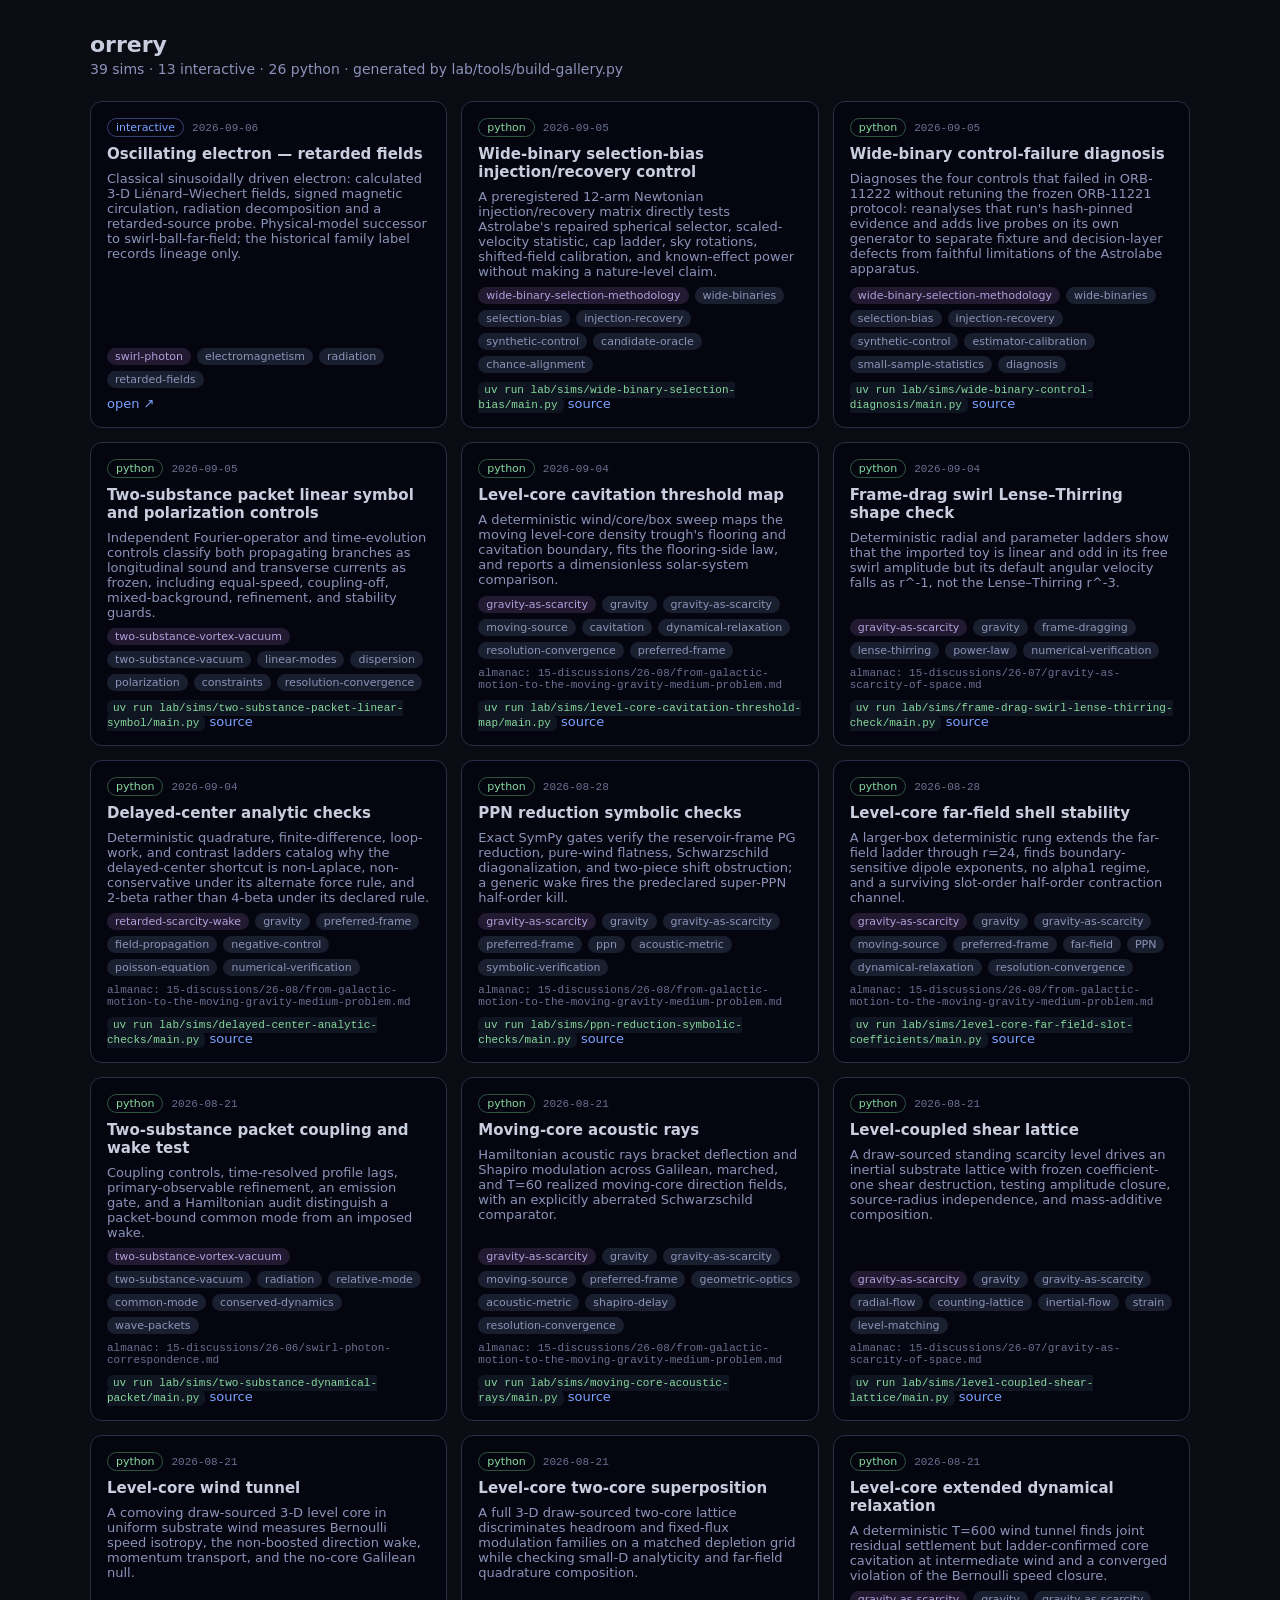
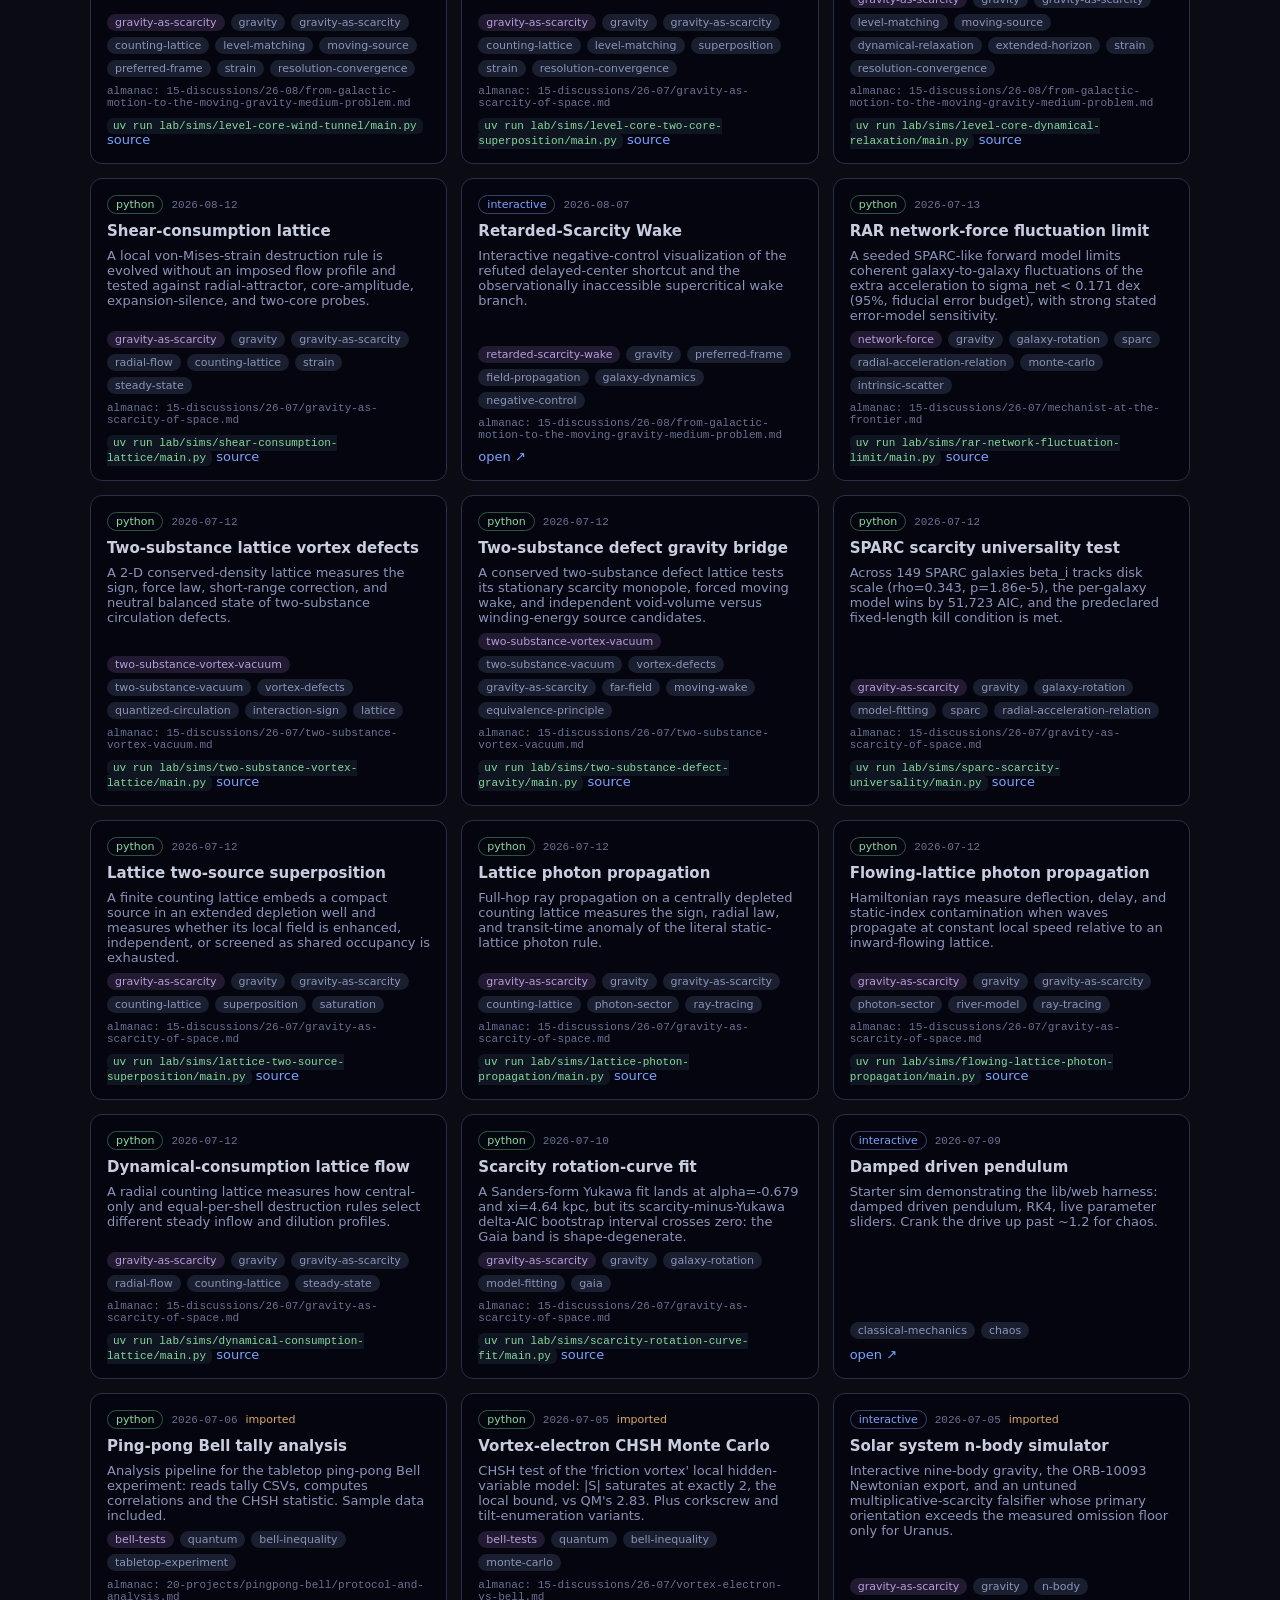
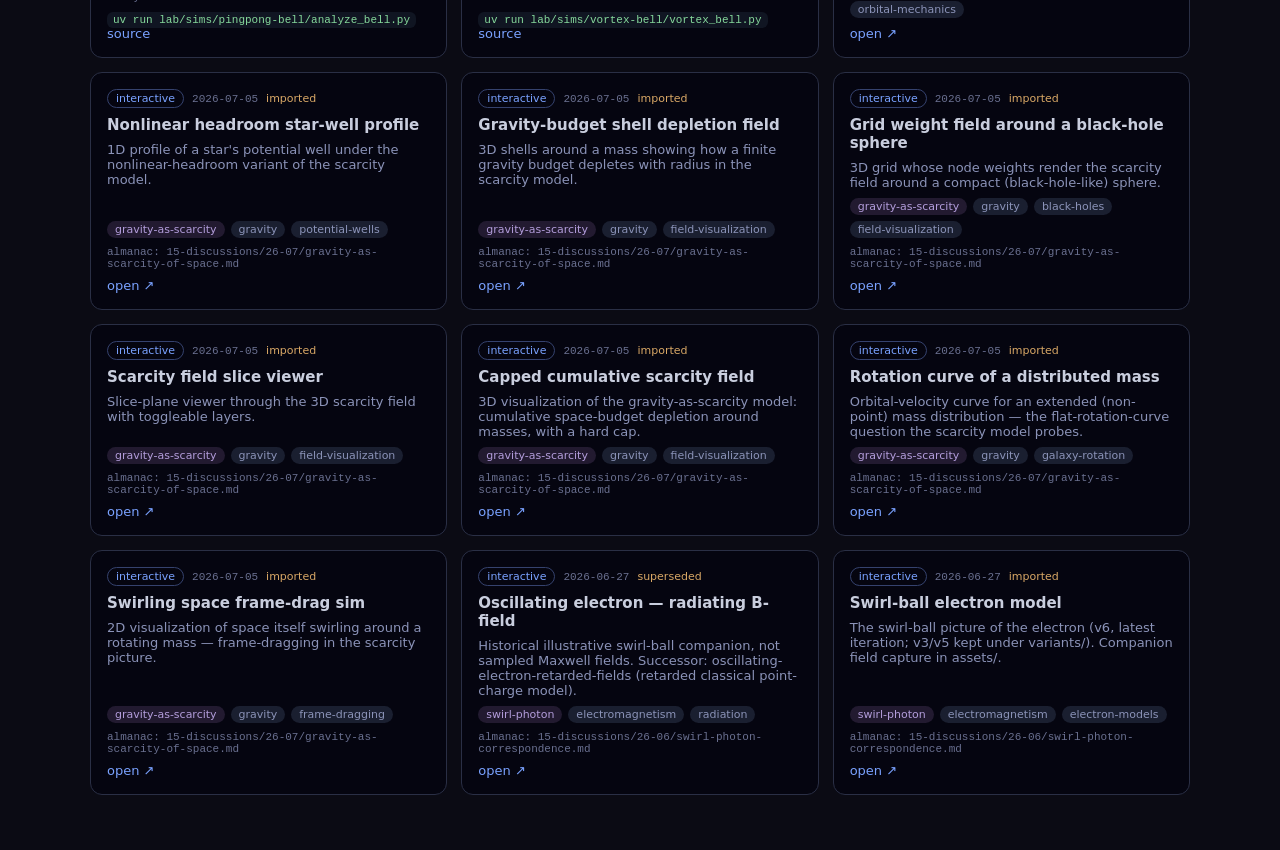
==== lab/gallery/index.html @ f95ec6a6 "feat: Build a physically validated 3-D oscillating-electron field visua… [ORB-11350] Build a physica" ====
<!DOCTYPE html>
<html lang="en">
<head>
<meta charset="UTF-8">
<meta name="viewport" content="width=device-width, initial-scale=1.0">
<title>orrery — sim gallery</title>
<style>
  body { margin: 0; padding: 32px 24px; background: #0b0b14; color: #c9cede; font-family: system-ui, sans-serif; }
  header { max-width: 1100px; margin: 0 auto 24px; }
  header h1 { font-size: 22px; margin: 0 0 4px; }
  header p { color: #8b93b8; font-size: 14px; margin: 0; }
  .grid { max-width: 1100px; margin: 0 auto; display: grid; grid-template-columns: repeat(auto-fill, minmax(320px, 1fr)); gap: 14px; }
  .card { border: 1px solid #2a2f45; border-radius: 12px; background: #050510; padding: 16px; display: flex; flex-direction: column; gap: 8px; }
  .card h2 { font-size: 15px; margin: 0; }
  .card p { font-size: 13px; color: #8b93b8; margin: 0; flex: 1; }
  .head { display: flex; gap: 8px; align-items: center; font-size: 11px; }
  .kind { padding: 2px 8px; border-radius: 999px; border: 1px solid #3a3f55; color: #8b93b8; }
  .kind.web { color: #7aa2ff; border-color: #35426e; }
  .kind.py { color: #86d99c; border-color: #2f5540; }
  .date { color: #6a7090; font-family: ui-monospace, monospace; }
  .status { color: #d9a866; }
  .chips { display: flex; flex-wrap: wrap; gap: 6px; }
  .chip { font-size: 11px; padding: 2px 8px; border-radius: 999px; background: #1a1f30; color: #8b93b8; }
  .chip.family { color: #b39ddb; background: #221a30; }
  .prov { font-size: 11px; color: #6a7090; font-family: ui-monospace, monospace; overflow-wrap: anywhere; }
  .action { font-size: 13px; }
  .action a.open { color: #7aa2ff; text-decoration: none; }
  .action a.open:hover { text-decoration: underline; }
  .run { font-size: 11px; color: #86d99c; background: #101522; padding: 2px 6px; border-radius: 6px; }
</style>
</head>
<body>
<header>
  <h1>orrery</h1>
  <p>39 sims &middot; 13 interactive &middot; 26 python &middot; generated by lab/tools/build-gallery.py</p>
</header>
<div class="grid">

    <div class="card">
      <div class="head">
        <span class="kind web">interactive</span>
        <span class="date">2026-09-06</span>
      </div>
      <h2>Oscillating electron — retarded fields</h2>
      <p>Classical sinusoidally driven electron: calculated 3-D Liénard–Wiechert fields, signed magnetic circulation, radiation decomposition and a retarded-source probe. Physical-model successor to swirl-ball-far-field; the historical family label records lineage only.</p>
      <div class="chips"><span class="chip family">swirl-photon</span><span class="chip">electromagnetism</span><span class="chip">radiation</span><span class="chip">retarded-fields</span></div>
      <div class="action"><a class="open" href="../sims/oscillating-electron-retarded-fields/index.html">open &#8599;</a></div>
    </div>

    <div class="card">
      <div class="head">
        <span class="kind py">python</span>
        <span class="date">2026-09-05</span>
      </div>
      <h2>Wide-binary selection-bias injection/recovery control</h2>
      <p>A preregistered 12-arm Newtonian injection/recovery matrix directly tests Astrolabe&#x27;s repaired spherical selector, scaled-velocity statistic, cap ladder, sky rotations, shifted-field calibration, and known-effect power without making a nature-level claim.</p>
      <div class="chips"><span class="chip family">wide-binary-selection-methodology</span><span class="chip">wide-binaries</span><span class="chip">selection-bias</span><span class="chip">injection-recovery</span><span class="chip">synthetic-control</span><span class="chip">candidate-oracle</span><span class="chip">chance-alignment</span></div>
      <div class="action"><code class="run">uv run lab/sims/wide-binary-selection-bias/main.py</code> <a class="open" href="../sims/wide-binary-selection-bias/main.py">source</a></div>
    </div>

    <div class="card">
      <div class="head">
        <span class="kind py">python</span>
        <span class="date">2026-09-05</span>
      </div>
      <h2>Wide-binary control-failure diagnosis</h2>
      <p>Diagnoses the four controls that failed in ORB-11222 without retuning the frozen ORB-11221 protocol: reanalyses that run&#x27;s hash-pinned evidence and adds live probes on its own generator to separate fixture and decision-layer defects from faithful limitations of the Astrolabe apparatus.</p>
      <div class="chips"><span class="chip family">wide-binary-selection-methodology</span><span class="chip">wide-binaries</span><span class="chip">selection-bias</span><span class="chip">injection-recovery</span><span class="chip">synthetic-control</span><span class="chip">estimator-calibration</span><span class="chip">small-sample-statistics</span><span class="chip">diagnosis</span></div>
      <div class="action"><code class="run">uv run lab/sims/wide-binary-control-diagnosis/main.py</code> <a class="open" href="../sims/wide-binary-control-diagnosis/main.py">source</a></div>
    </div>

    <div class="card">
      <div class="head">
        <span class="kind py">python</span>
        <span class="date">2026-09-05</span>
      </div>
      <h2>Two-substance packet linear symbol and polarization controls</h2>
      <p>Independent Fourier-operator and time-evolution controls classify both propagating branches as longitudinal sound and transverse currents as frozen, including equal-speed, coupling-off, mixed-background, refinement, and stability guards.</p>
      <div class="chips"><span class="chip family">two-substance-vortex-vacuum</span><span class="chip">two-substance-vacuum</span><span class="chip">linear-modes</span><span class="chip">dispersion</span><span class="chip">polarization</span><span class="chip">constraints</span><span class="chip">resolution-convergence</span></div>
      <div class="action"><code class="run">uv run lab/sims/two-substance-packet-linear-symbol/main.py</code> <a class="open" href="../sims/two-substance-packet-linear-symbol/main.py">source</a></div>
    </div>

    <div class="card">
      <div class="head">
        <span class="kind py">python</span>
        <span class="date">2026-09-04</span>
      </div>
      <h2>Level-core cavitation threshold map</h2>
      <p>A deterministic wind/core/box sweep maps the moving level-core density trough&#x27;s flooring and cavitation boundary, fits the flooring-side law, and reports a dimensionless solar-system comparison.</p>
      <div class="chips"><span class="chip family">gravity-as-scarcity</span><span class="chip">gravity</span><span class="chip">gravity-as-scarcity</span><span class="chip">moving-source</span><span class="chip">cavitation</span><span class="chip">dynamical-relaxation</span><span class="chip">resolution-convergence</span><span class="chip">preferred-frame</span></div>
      <div class="prov">almanac: 15-discussions/26-08/from-galactic-motion-to-the-moving-gravity-medium-problem.md</div>
      <div class="action"><code class="run">uv run lab/sims/level-core-cavitation-threshold-map/main.py</code> <a class="open" href="../sims/level-core-cavitation-threshold-map/main.py">source</a></div>
    </div>

    <div class="card">
      <div class="head">
        <span class="kind py">python</span>
        <span class="date">2026-09-04</span>
      </div>
      <h2>Frame-drag swirl Lense–Thirring shape check</h2>
      <p>Deterministic radial and parameter ladders show that the imported toy is linear and odd in its free swirl amplitude but its default angular velocity falls as r^-1, not the Lense–Thirring r^-3.</p>
      <div class="chips"><span class="chip family">gravity-as-scarcity</span><span class="chip">gravity</span><span class="chip">frame-dragging</span><span class="chip">lense-thirring</span><span class="chip">power-law</span><span class="chip">numerical-verification</span></div>
      <div class="prov">almanac: 15-discussions/26-07/gravity-as-scarcity-of-space.md</div>
      <div class="action"><code class="run">uv run lab/sims/frame-drag-swirl-lense-thirring-check/main.py</code> <a class="open" href="../sims/frame-drag-swirl-lense-thirring-check/main.py">source</a></div>
    </div>

    <div class="card">
      <div class="head">
        <span class="kind py">python</span>
        <span class="date">2026-09-04</span>
      </div>
      <h2>Delayed-center analytic checks</h2>
      <p>Deterministic quadrature, finite-difference, loop-work, and contrast ladders catalog why the delayed-center shortcut is non-Laplace, non-conservative under its alternate force rule, and 2-beta rather than 4-beta under its declared rule.</p>
      <div class="chips"><span class="chip family">retarded-scarcity-wake</span><span class="chip">gravity</span><span class="chip">preferred-frame</span><span class="chip">field-propagation</span><span class="chip">negative-control</span><span class="chip">poisson-equation</span><span class="chip">numerical-verification</span></div>
      <div class="prov">almanac: 15-discussions/26-08/from-galactic-motion-to-the-moving-gravity-medium-problem.md</div>
      <div class="action"><code class="run">uv run lab/sims/delayed-center-analytic-checks/main.py</code> <a class="open" href="../sims/delayed-center-analytic-checks/main.py">source</a></div>
    </div>

    <div class="card">
      <div class="head">
        <span class="kind py">python</span>
        <span class="date">2026-08-28</span>
      </div>
      <h2>PPN reduction symbolic checks</h2>
      <p>Exact SymPy gates verify the reservoir-frame PG reduction, pure-wind flatness, Schwarzschild diagonalization, and two-piece shift obstruction; a generic wake fires the predeclared super-PPN half-order kill.</p>
      <div class="chips"><span class="chip family">gravity-as-scarcity</span><span class="chip">gravity</span><span class="chip">gravity-as-scarcity</span><span class="chip">preferred-frame</span><span class="chip">ppn</span><span class="chip">acoustic-metric</span><span class="chip">symbolic-verification</span></div>
      <div class="prov">almanac: 15-discussions/26-08/from-galactic-motion-to-the-moving-gravity-medium-problem.md</div>
      <div class="action"><code class="run">uv run lab/sims/ppn-reduction-symbolic-checks/main.py</code> <a class="open" href="../sims/ppn-reduction-symbolic-checks/main.py">source</a></div>
    </div>

    <div class="card">
      <div class="head">
        <span class="kind py">python</span>
        <span class="date">2026-08-28</span>
      </div>
      <h2>Level-core far-field shell stability</h2>
      <p>A larger-box deterministic rung extends the far-field ladder through r=24, finds boundary-sensitive dipole exponents, no alpha1 regime, and a surviving slot-order half-order contraction channel.</p>
      <div class="chips"><span class="chip family">gravity-as-scarcity</span><span class="chip">gravity</span><span class="chip">gravity-as-scarcity</span><span class="chip">moving-source</span><span class="chip">preferred-frame</span><span class="chip">far-field</span><span class="chip">PPN</span><span class="chip">dynamical-relaxation</span><span class="chip">resolution-convergence</span></div>
      <div class="prov">almanac: 15-discussions/26-08/from-galactic-motion-to-the-moving-gravity-medium-problem.md</div>
      <div class="action"><code class="run">uv run lab/sims/level-core-far-field-slot-coefficients/main.py</code> <a class="open" href="../sims/level-core-far-field-slot-coefficients/main.py">source</a></div>
    </div>

    <div class="card">
      <div class="head">
        <span class="kind py">python</span>
        <span class="date">2026-08-21</span>
      </div>
      <h2>Two-substance packet coupling and wake test</h2>
      <p>Coupling controls, time-resolved profile lags, primary-observable refinement, an emission gate, and a Hamiltonian audit distinguish a packet-bound common mode from an imposed wake.</p>
      <div class="chips"><span class="chip family">two-substance-vortex-vacuum</span><span class="chip">two-substance-vacuum</span><span class="chip">radiation</span><span class="chip">relative-mode</span><span class="chip">common-mode</span><span class="chip">conserved-dynamics</span><span class="chip">wave-packets</span></div>
      <div class="prov">almanac: 15-discussions/26-06/swirl-photon-correspondence.md</div>
      <div class="action"><code class="run">uv run lab/sims/two-substance-dynamical-packet/main.py</code> <a class="open" href="../sims/two-substance-dynamical-packet/main.py">source</a></div>
    </div>

    <div class="card">
      <div class="head">
        <span class="kind py">python</span>
        <span class="date">2026-08-21</span>
      </div>
      <h2>Moving-core acoustic rays</h2>
      <p>Hamiltonian acoustic rays bracket deflection and Shapiro modulation across Galilean, marched, and T=60 realized moving-core direction fields, with an explicitly aberrated Schwarzschild comparator.</p>
      <div class="chips"><span class="chip family">gravity-as-scarcity</span><span class="chip">gravity</span><span class="chip">gravity-as-scarcity</span><span class="chip">moving-source</span><span class="chip">preferred-frame</span><span class="chip">geometric-optics</span><span class="chip">acoustic-metric</span><span class="chip">shapiro-delay</span><span class="chip">resolution-convergence</span></div>
      <div class="prov">almanac: 15-discussions/26-08/from-galactic-motion-to-the-moving-gravity-medium-problem.md</div>
      <div class="action"><code class="run">uv run lab/sims/moving-core-acoustic-rays/main.py</code> <a class="open" href="../sims/moving-core-acoustic-rays/main.py">source</a></div>
    </div>

    <div class="card">
      <div class="head">
        <span class="kind py">python</span>
        <span class="date">2026-08-21</span>
      </div>
      <h2>Level-coupled shear lattice</h2>
      <p>A draw-sourced standing scarcity level drives an inertial substrate lattice with frozen coefficient-one shear destruction, testing amplitude closure, source-radius independence, and mass-additive composition.</p>
      <div class="chips"><span class="chip family">gravity-as-scarcity</span><span class="chip">gravity</span><span class="chip">gravity-as-scarcity</span><span class="chip">radial-flow</span><span class="chip">counting-lattice</span><span class="chip">inertial-flow</span><span class="chip">strain</span><span class="chip">level-matching</span></div>
      <div class="prov">almanac: 15-discussions/26-07/gravity-as-scarcity-of-space.md</div>
      <div class="action"><code class="run">uv run lab/sims/level-coupled-shear-lattice/main.py</code> <a class="open" href="../sims/level-coupled-shear-lattice/main.py">source</a></div>
    </div>

    <div class="card">
      <div class="head">
        <span class="kind py">python</span>
        <span class="date">2026-08-21</span>
      </div>
      <h2>Level-core wind tunnel</h2>
      <p>A comoving draw-sourced 3-D level core in uniform substrate wind measures Bernoulli speed isotropy, the non-boosted direction wake, momentum transport, and the no-core Galilean null.</p>
      <div class="chips"><span class="chip family">gravity-as-scarcity</span><span class="chip">gravity</span><span class="chip">gravity-as-scarcity</span><span class="chip">counting-lattice</span><span class="chip">level-matching</span><span class="chip">moving-source</span><span class="chip">preferred-frame</span><span class="chip">strain</span><span class="chip">resolution-convergence</span></div>
      <div class="prov">almanac: 15-discussions/26-08/from-galactic-motion-to-the-moving-gravity-medium-problem.md</div>
      <div class="action"><code class="run">uv run lab/sims/level-core-wind-tunnel/main.py</code> <a class="open" href="../sims/level-core-wind-tunnel/main.py">source</a></div>
    </div>

    <div class="card">
      <div class="head">
        <span class="kind py">python</span>
        <span class="date">2026-08-21</span>
      </div>
      <h2>Level-core two-core superposition</h2>
      <p>A full 3-D draw-sourced two-core lattice discriminates headroom and fixed-flux modulation families on a matched depletion grid while checking small-D analyticity and far-field quadrature composition.</p>
      <div class="chips"><span class="chip family">gravity-as-scarcity</span><span class="chip">gravity</span><span class="chip">gravity-as-scarcity</span><span class="chip">counting-lattice</span><span class="chip">level-matching</span><span class="chip">superposition</span><span class="chip">strain</span><span class="chip">resolution-convergence</span></div>
      <div class="prov">almanac: 15-discussions/26-07/gravity-as-scarcity-of-space.md</div>
      <div class="action"><code class="run">uv run lab/sims/level-core-two-core-superposition/main.py</code> <a class="open" href="../sims/level-core-two-core-superposition/main.py">source</a></div>
    </div>

    <div class="card">
      <div class="head">
        <span class="kind py">python</span>
        <span class="date">2026-08-21</span>
      </div>
      <h2>Level-core extended dynamical relaxation</h2>
      <p>A deterministic T=600 wind tunnel finds joint residual settlement but ladder-confirmed core cavitation at intermediate wind and a converged violation of the Bernoulli speed closure.</p>
      <div class="chips"><span class="chip family">gravity-as-scarcity</span><span class="chip">gravity</span><span class="chip">gravity-as-scarcity</span><span class="chip">level-matching</span><span class="chip">moving-source</span><span class="chip">dynamical-relaxation</span><span class="chip">extended-horizon</span><span class="chip">strain</span><span class="chip">resolution-convergence</span></div>
      <div class="prov">almanac: 15-discussions/26-08/from-galactic-motion-to-the-moving-gravity-medium-problem.md</div>
      <div class="action"><code class="run">uv run lab/sims/level-core-dynamical-relaxation/main.py</code> <a class="open" href="../sims/level-core-dynamical-relaxation/main.py">source</a></div>
    </div>

    <div class="card">
      <div class="head">
        <span class="kind py">python</span>
        <span class="date">2026-08-12</span>
      </div>
      <h2>Shear-consumption lattice</h2>
      <p>A local von-Mises-strain destruction rule is evolved without an imposed flow profile and tested against radial-attractor, core-amplitude, expansion-silence, and two-core probes.</p>
      <div class="chips"><span class="chip family">gravity-as-scarcity</span><span class="chip">gravity</span><span class="chip">gravity-as-scarcity</span><span class="chip">radial-flow</span><span class="chip">counting-lattice</span><span class="chip">strain</span><span class="chip">steady-state</span></div>
      <div class="prov">almanac: 15-discussions/26-07/gravity-as-scarcity-of-space.md</div>
      <div class="action"><code class="run">uv run lab/sims/shear-consumption-lattice/main.py</code> <a class="open" href="../sims/shear-consumption-lattice/main.py">source</a></div>
    </div>

    <div class="card">
      <div class="head">
        <span class="kind web">interactive</span>
        <span class="date">2026-08-07</span>
      </div>
      <h2>Retarded-Scarcity Wake</h2>
      <p>Interactive negative-control visualization of the refuted delayed-center shortcut and the observationally inaccessible supercritical wake branch.</p>
      <div class="chips"><span class="chip family">retarded-scarcity-wake</span><span class="chip">gravity</span><span class="chip">preferred-frame</span><span class="chip">field-propagation</span><span class="chip">galaxy-dynamics</span><span class="chip">negative-control</span></div>
      <div class="prov">almanac: 15-discussions/26-08/from-galactic-motion-to-the-moving-gravity-medium-problem.md</div>
      <div class="action"><a class="open" href="../sims/retarded-scarcity-wake/index.html">open &#8599;</a></div>
    </div>

    <div class="card">
      <div class="head">
        <span class="kind py">python</span>
        <span class="date">2026-07-13</span>
      </div>
      <h2>RAR network-force fluctuation limit</h2>
      <p>A seeded SPARC-like forward model limits coherent galaxy-to-galaxy fluctuations of the extra acceleration to sigma_net &lt; 0.171 dex (95%, fiducial error budget), with strong stated error-model sensitivity.</p>
      <div class="chips"><span class="chip family">network-force</span><span class="chip">gravity</span><span class="chip">galaxy-rotation</span><span class="chip">sparc</span><span class="chip">radial-acceleration-relation</span><span class="chip">monte-carlo</span><span class="chip">intrinsic-scatter</span></div>
      <div class="prov">almanac: 15-discussions/26-07/mechanist-at-the-frontier.md</div>
      <div class="action"><code class="run">uv run lab/sims/rar-network-fluctuation-limit/main.py</code> <a class="open" href="../sims/rar-network-fluctuation-limit/main.py">source</a></div>
    </div>

    <div class="card">
      <div class="head">
        <span class="kind py">python</span>
        <span class="date">2026-07-12</span>
      </div>
      <h2>Two-substance lattice vortex defects</h2>
      <p>A 2-D conserved-density lattice measures the sign, force law, short-range correction, and neutral balanced state of two-substance circulation defects.</p>
      <div class="chips"><span class="chip family">two-substance-vortex-vacuum</span><span class="chip">two-substance-vacuum</span><span class="chip">vortex-defects</span><span class="chip">quantized-circulation</span><span class="chip">interaction-sign</span><span class="chip">lattice</span></div>
      <div class="prov">almanac: 15-discussions/26-07/two-substance-vortex-vacuum.md</div>
      <div class="action"><code class="run">uv run lab/sims/two-substance-vortex-lattice/main.py</code> <a class="open" href="../sims/two-substance-vortex-lattice/main.py">source</a></div>
    </div>

    <div class="card">
      <div class="head">
        <span class="kind py">python</span>
        <span class="date">2026-07-12</span>
      </div>
      <h2>Two-substance defect gravity bridge</h2>
      <p>A conserved two-substance defect lattice tests its stationary scarcity monopole, forced moving wake, and independent void-volume versus winding-energy source candidates.</p>
      <div class="chips"><span class="chip family">two-substance-vortex-vacuum</span><span class="chip">two-substance-vacuum</span><span class="chip">vortex-defects</span><span class="chip">gravity-as-scarcity</span><span class="chip">far-field</span><span class="chip">moving-wake</span><span class="chip">equivalence-principle</span></div>
      <div class="prov">almanac: 15-discussions/26-07/two-substance-vortex-vacuum.md</div>
      <div class="action"><code class="run">uv run lab/sims/two-substance-defect-gravity/main.py</code> <a class="open" href="../sims/two-substance-defect-gravity/main.py">source</a></div>
    </div>

    <div class="card">
      <div class="head">
        <span class="kind py">python</span>
        <span class="date">2026-07-12</span>
      </div>
      <h2>SPARC scarcity universality test</h2>
      <p>Across 149 SPARC galaxies beta_i tracks disk scale (rho=0.343, p=1.86e-5), the per-galaxy model wins by 51,723 AIC, and the predeclared fixed-length kill condition is met.</p>
      <div class="chips"><span class="chip family">gravity-as-scarcity</span><span class="chip">gravity</span><span class="chip">galaxy-rotation</span><span class="chip">model-fitting</span><span class="chip">sparc</span><span class="chip">radial-acceleration-relation</span></div>
      <div class="prov">almanac: 15-discussions/26-07/gravity-as-scarcity-of-space.md</div>
      <div class="action"><code class="run">uv run lab/sims/sparc-scarcity-universality/main.py</code> <a class="open" href="../sims/sparc-scarcity-universality/main.py">source</a></div>
    </div>

    <div class="card">
      <div class="head">
        <span class="kind py">python</span>
        <span class="date">2026-07-12</span>
      </div>
      <h2>Lattice two-source superposition</h2>
      <p>A finite counting lattice embeds a compact source in an extended depletion well and measures whether its local field is enhanced, independent, or screened as shared occupancy is exhausted.</p>
      <div class="chips"><span class="chip family">gravity-as-scarcity</span><span class="chip">gravity</span><span class="chip">gravity-as-scarcity</span><span class="chip">counting-lattice</span><span class="chip">superposition</span><span class="chip">saturation</span></div>
      <div class="prov">almanac: 15-discussions/26-07/gravity-as-scarcity-of-space.md</div>
      <div class="action"><code class="run">uv run lab/sims/lattice-two-source-superposition/main.py</code> <a class="open" href="../sims/lattice-two-source-superposition/main.py">source</a></div>
    </div>

    <div class="card">
      <div class="head">
        <span class="kind py">python</span>
        <span class="date">2026-07-12</span>
      </div>
      <h2>Lattice photon propagation</h2>
      <p>Full-hop ray propagation on a centrally depleted counting lattice measures the sign, radial law, and transit-time anomaly of the literal static-lattice photon rule.</p>
      <div class="chips"><span class="chip family">gravity-as-scarcity</span><span class="chip">gravity</span><span class="chip">gravity-as-scarcity</span><span class="chip">counting-lattice</span><span class="chip">photon-sector</span><span class="chip">ray-tracing</span></div>
      <div class="prov">almanac: 15-discussions/26-07/gravity-as-scarcity-of-space.md</div>
      <div class="action"><code class="run">uv run lab/sims/lattice-photon-propagation/main.py</code> <a class="open" href="../sims/lattice-photon-propagation/main.py">source</a></div>
    </div>

    <div class="card">
      <div class="head">
        <span class="kind py">python</span>
        <span class="date">2026-07-12</span>
      </div>
      <h2>Flowing-lattice photon propagation</h2>
      <p>Hamiltonian rays measure deflection, delay, and static-index contamination when waves propagate at constant local speed relative to an inward-flowing lattice.</p>
      <div class="chips"><span class="chip family">gravity-as-scarcity</span><span class="chip">gravity</span><span class="chip">gravity-as-scarcity</span><span class="chip">photon-sector</span><span class="chip">river-model</span><span class="chip">ray-tracing</span></div>
      <div class="prov">almanac: 15-discussions/26-07/gravity-as-scarcity-of-space.md</div>
      <div class="action"><code class="run">uv run lab/sims/flowing-lattice-photon-propagation/main.py</code> <a class="open" href="../sims/flowing-lattice-photon-propagation/main.py">source</a></div>
    </div>

    <div class="card">
      <div class="head">
        <span class="kind py">python</span>
        <span class="date">2026-07-12</span>
      </div>
      <h2>Dynamical-consumption lattice flow</h2>
      <p>A radial counting lattice measures how central-only and equal-per-shell destruction rules select different steady inflow and dilution profiles.</p>
      <div class="chips"><span class="chip family">gravity-as-scarcity</span><span class="chip">gravity</span><span class="chip">gravity-as-scarcity</span><span class="chip">radial-flow</span><span class="chip">counting-lattice</span><span class="chip">steady-state</span></div>
      <div class="prov">almanac: 15-discussions/26-07/gravity-as-scarcity-of-space.md</div>
      <div class="action"><code class="run">uv run lab/sims/dynamical-consumption-lattice/main.py</code> <a class="open" href="../sims/dynamical-consumption-lattice/main.py">source</a></div>
    </div>

    <div class="card">
      <div class="head">
        <span class="kind py">python</span>
        <span class="date">2026-07-10</span>
      </div>
      <h2>Scarcity rotation-curve fit</h2>
      <p>A Sanders-form Yukawa fit lands at alpha=-0.679 and xi=4.64 kpc, but its scarcity-minus-Yukawa delta-AIC bootstrap interval crosses zero: the Gaia band is shape-degenerate.</p>
      <div class="chips"><span class="chip family">gravity-as-scarcity</span><span class="chip">gravity</span><span class="chip">galaxy-rotation</span><span class="chip">model-fitting</span><span class="chip">gaia</span></div>
      <div class="prov">almanac: 15-discussions/26-07/gravity-as-scarcity-of-space.md</div>
      <div class="action"><code class="run">uv run lab/sims/scarcity-rotation-curve-fit/main.py</code> <a class="open" href="../sims/scarcity-rotation-curve-fit/main.py">source</a></div>
    </div>

    <div class="card">
      <div class="head">
        <span class="kind web">interactive</span>
        <span class="date">2026-07-09</span>
      </div>
      <h2>Damped driven pendulum</h2>
      <p>Starter sim demonstrating the lib/web harness: damped driven pendulum, RK4, live parameter sliders. Crank the drive up past ~1.2 for chaos.</p>
      <div class="chips"><span class="chip">classical-mechanics</span><span class="chip">chaos</span></div>
      <div class="action"><a class="open" href="../sims/pendulum-driven/index.html">open &#8599;</a></div>
    </div>

    <div class="card">
      <div class="head">
        <span class="kind py">python</span>
        <span class="date">2026-07-06</span>
        <span class="status">imported</span>
      </div>
      <h2>Ping-pong Bell tally analysis</h2>
      <p>Analysis pipeline for the tabletop ping-pong Bell experiment: reads tally CSVs, computes correlations and the CHSH statistic. Sample data included.</p>
      <div class="chips"><span class="chip family">bell-tests</span><span class="chip">quantum</span><span class="chip">bell-inequality</span><span class="chip">tabletop-experiment</span></div>
      <div class="prov">almanac: 20-projects/pingpong-bell/protocol-and-analysis.md</div>
      <div class="action"><code class="run">uv run lab/sims/pingpong-bell/analyze_bell.py</code> <a class="open" href="../sims/pingpong-bell/analyze_bell.py">source</a></div>
    </div>

    <div class="card">
      <div class="head">
        <span class="kind py">python</span>
        <span class="date">2026-07-05</span>
        <span class="status">imported</span>
      </div>
      <h2>Vortex-electron CHSH Monte Carlo</h2>
      <p>CHSH test of the &#x27;friction vortex&#x27; local hidden-variable model: |S| saturates at exactly 2, the local bound, vs QM&#x27;s 2.83. Plus corkscrew and tilt-enumeration variants.</p>
      <div class="chips"><span class="chip family">bell-tests</span><span class="chip">quantum</span><span class="chip">bell-inequality</span><span class="chip">monte-carlo</span></div>
      <div class="prov">almanac: 15-discussions/26-07/vortex-electron-vs-bell.md</div>
      <div class="action"><code class="run">uv run lab/sims/vortex-bell/vortex_bell.py</code> <a class="open" href="../sims/vortex-bell/vortex_bell.py">source</a></div>
    </div>

    <div class="card">
      <div class="head">
        <span class="kind web">interactive</span>
        <span class="date">2026-07-05</span>
        <span class="status">imported</span>
      </div>
      <h2>Solar system n-body simulator</h2>
      <p>Interactive nine-body gravity, the ORB-10093 Newtonian export, and an untuned multiplicative-scarcity falsifier whose primary orientation exceeds the measured omission floor only for Uranus.</p>
      <div class="chips"><span class="chip family">gravity-as-scarcity</span><span class="chip">gravity</span><span class="chip">n-body</span><span class="chip">orbital-mechanics</span></div>
      <div class="action"><a class="open" href="../sims/solar-system-nbody/index.html">open &#8599;</a></div>
    </div>

    <div class="card">
      <div class="head">
        <span class="kind web">interactive</span>
        <span class="date">2026-07-05</span>
        <span class="status">imported</span>
      </div>
      <h2>Nonlinear headroom star-well profile</h2>
      <p>1D profile of a star&#x27;s potential well under the nonlinear-headroom variant of the scarcity model.</p>
      <div class="chips"><span class="chip family">gravity-as-scarcity</span><span class="chip">gravity</span><span class="chip">potential-wells</span></div>
      <div class="prov">almanac: 15-discussions/26-07/gravity-as-scarcity-of-space.md</div>
      <div class="action"><a class="open" href="../sims/scarcity-star-well-headroom/index.html">open &#8599;</a></div>
    </div>

    <div class="card">
      <div class="head">
        <span class="kind web">interactive</span>
        <span class="date">2026-07-05</span>
        <span class="status">imported</span>
      </div>
      <h2>Gravity-budget shell depletion field</h2>
      <p>3D shells around a mass showing how a finite gravity budget depletes with radius in the scarcity model.</p>
      <div class="chips"><span class="chip family">gravity-as-scarcity</span><span class="chip">gravity</span><span class="chip">field-visualization</span></div>
      <div class="prov">almanac: 15-discussions/26-07/gravity-as-scarcity-of-space.md</div>
      <div class="action"><a class="open" href="../sims/scarcity-shell-depletion-field/index.html">open &#8599;</a></div>
    </div>

    <div class="card">
      <div class="head">
        <span class="kind web">interactive</span>
        <span class="date">2026-07-05</span>
        <span class="status">imported</span>
      </div>
      <h2>Grid weight field around a black-hole sphere</h2>
      <p>3D grid whose node weights render the scarcity field around a compact (black-hole-like) sphere.</p>
      <div class="chips"><span class="chip family">gravity-as-scarcity</span><span class="chip">gravity</span><span class="chip">black-holes</span><span class="chip">field-visualization</span></div>
      <div class="prov">almanac: 15-discussions/26-07/gravity-as-scarcity-of-space.md</div>
      <div class="action"><a class="open" href="../sims/scarcity-grid-weight-black-hole/index.html">open &#8599;</a></div>
    </div>

    <div class="card">
      <div class="head">
        <span class="kind web">interactive</span>
        <span class="date">2026-07-05</span>
        <span class="status">imported</span>
      </div>
      <h2>Scarcity field slice viewer</h2>
      <p>Slice-plane viewer through the 3D scarcity field with toggleable layers.</p>
      <div class="chips"><span class="chip family">gravity-as-scarcity</span><span class="chip">gravity</span><span class="chip">field-visualization</span></div>
      <div class="prov">almanac: 15-discussions/26-07/gravity-as-scarcity-of-space.md</div>
      <div class="action"><a class="open" href="../sims/scarcity-field-slice-toggle/index.html">open &#8599;</a></div>
    </div>

    <div class="card">
      <div class="head">
        <span class="kind web">interactive</span>
        <span class="date">2026-07-05</span>
        <span class="status">imported</span>
      </div>
      <h2>Capped cumulative scarcity field</h2>
      <p>3D visualization of the gravity-as-scarcity model: cumulative space-budget depletion around masses, with a hard cap.</p>
      <div class="chips"><span class="chip family">gravity-as-scarcity</span><span class="chip">gravity</span><span class="chip">field-visualization</span></div>
      <div class="prov">almanac: 15-discussions/26-07/gravity-as-scarcity-of-space.md</div>
      <div class="action"><a class="open" href="../sims/scarcity-capped-cumulative-field/index.html">open &#8599;</a></div>
    </div>

    <div class="card">
      <div class="head">
        <span class="kind web">interactive</span>
        <span class="date">2026-07-05</span>
        <span class="status">imported</span>
      </div>
      <h2>Rotation curve of a distributed mass</h2>
      <p>Orbital-velocity curve for an extended (non-point) mass distribution — the flat-rotation-curve question the scarcity model probes.</p>
      <div class="chips"><span class="chip family">gravity-as-scarcity</span><span class="chip">gravity</span><span class="chip">galaxy-rotation</span></div>
      <div class="prov">almanac: 15-discussions/26-07/gravity-as-scarcity-of-space.md</div>
      <div class="action"><a class="open" href="../sims/rotation-curve-distributed-mass/index.html">open &#8599;</a></div>
    </div>

    <div class="card">
      <div class="head">
        <span class="kind web">interactive</span>
        <span class="date">2026-07-05</span>
        <span class="status">imported</span>
      </div>
      <h2>Swirling space frame-drag sim</h2>
      <p>2D visualization of space itself swirling around a rotating mass — frame-dragging in the scarcity picture.</p>
      <div class="chips"><span class="chip family">gravity-as-scarcity</span><span class="chip">gravity</span><span class="chip">frame-dragging</span></div>
      <div class="prov">almanac: 15-discussions/26-07/gravity-as-scarcity-of-space.md</div>
      <div class="action"><a class="open" href="../sims/frame-drag-swirl/index.html">open &#8599;</a></div>
    </div>

    <div class="card">
      <div class="head">
        <span class="kind web">interactive</span>
        <span class="date">2026-06-27</span>
        <span class="status">superseded</span>
      </div>
      <h2>Oscillating electron — radiating B-field</h2>
      <p>Historical illustrative swirl-ball companion, not sampled Maxwell fields. Successor: oscillating-electron-retarded-fields (retarded classical point-charge model).</p>
      <div class="chips"><span class="chip family">swirl-photon</span><span class="chip">electromagnetism</span><span class="chip">radiation</span></div>
      <div class="prov">almanac: 15-discussions/26-06/swirl-photon-correspondence.md</div>
      <div class="action"><a class="open" href="../sims/swirl-ball-far-field/index.html">open &#8599;</a></div>
    </div>

    <div class="card">
      <div class="head">
        <span class="kind web">interactive</span>
        <span class="date">2026-06-27</span>
        <span class="status">imported</span>
      </div>
      <h2>Swirl-ball electron model</h2>
      <p>The swirl-ball picture of the electron (v6, latest iteration; v3/v5 kept under variants/). Companion field capture in assets/.</p>
      <div class="chips"><span class="chip family">swirl-photon</span><span class="chip">electromagnetism</span><span class="chip">electron-models</span></div>
      <div class="prov">almanac: 15-discussions/26-06/swirl-photon-correspondence.md</div>
      <div class="action"><a class="open" href="../sims/swirl-ball/index.html">open &#8599;</a></div>
    </div>
</div>
</body>
</html>
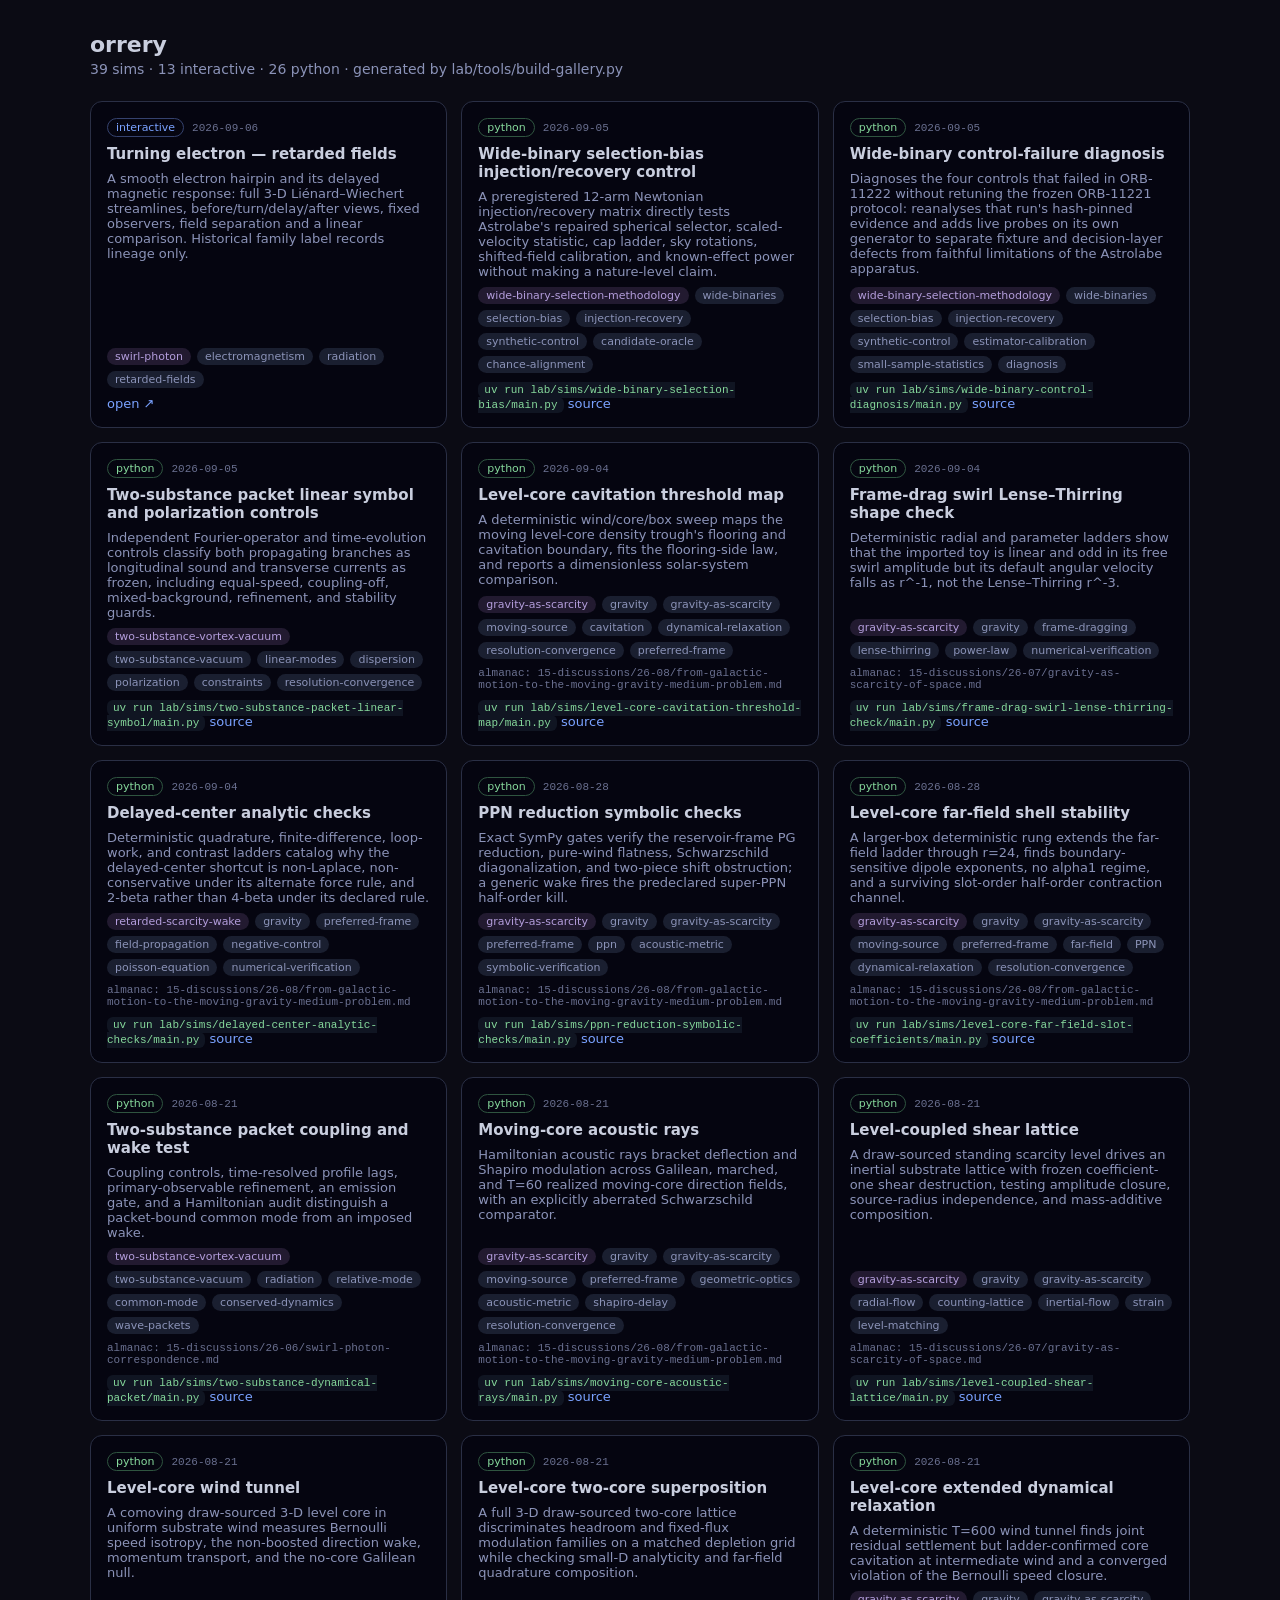
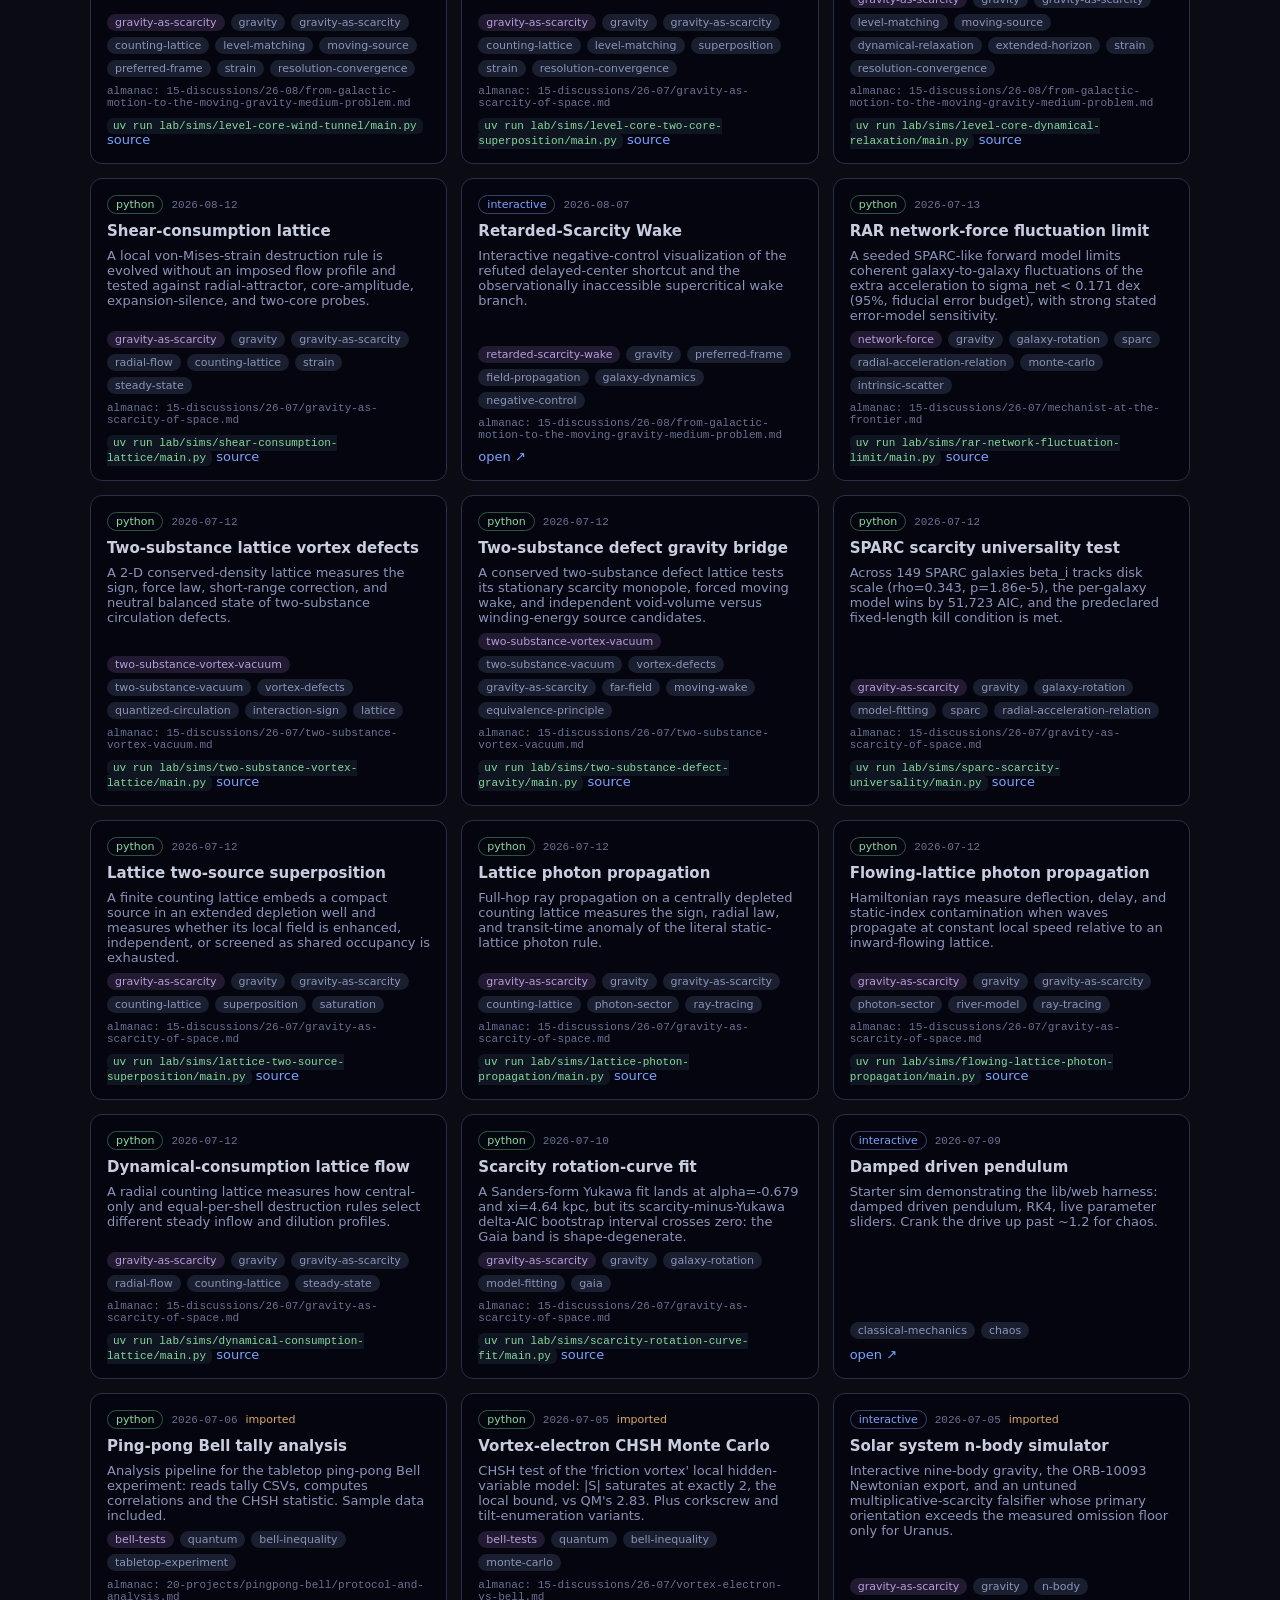
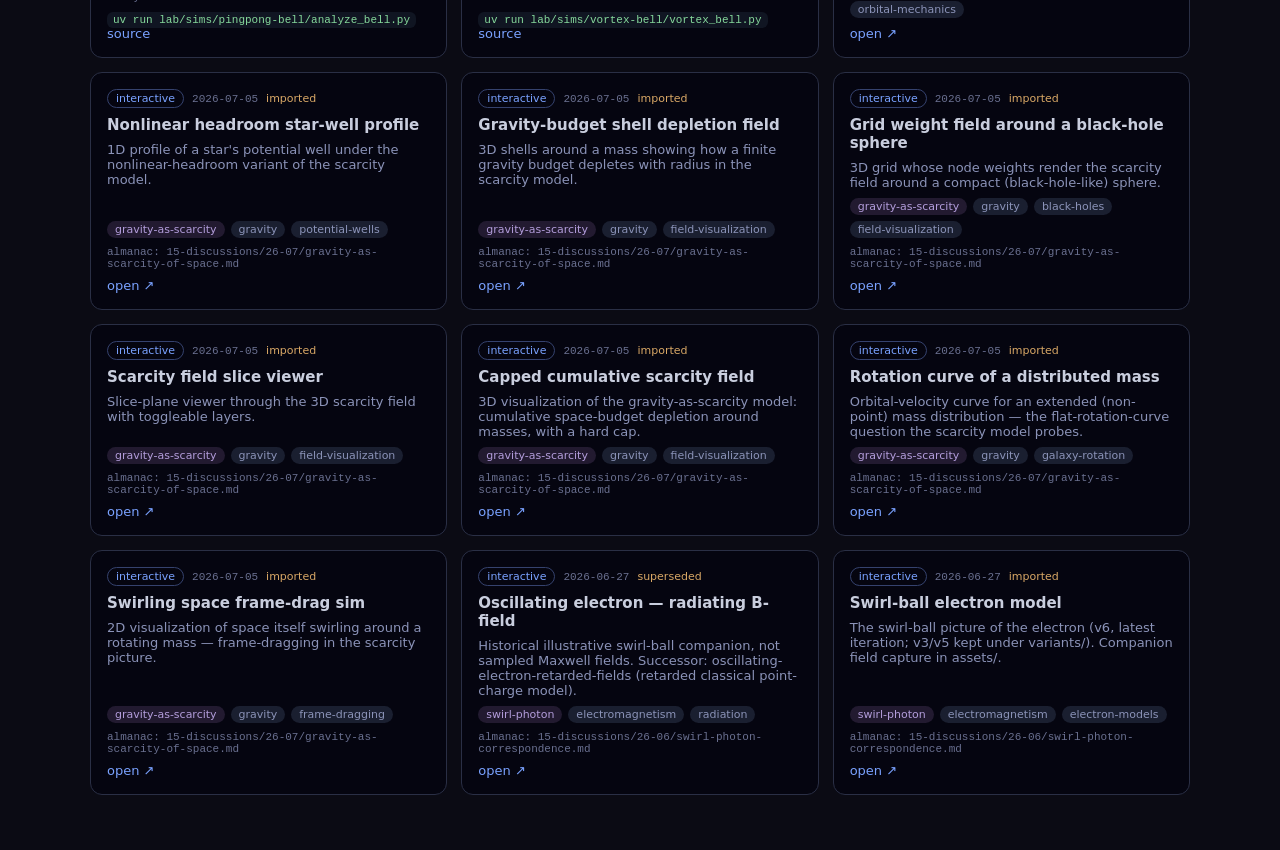
==== commit 148b6683: "fix: Show the retarded magnetic-field bending around the electron's turn [ORB-11364] Planned-By: cod" ====
--- a/lab/gallery/index.html
+++ b/lab/gallery/index.html
@@ -41,8 +41,8 @@
         <span class="kind web">interactive</span>
         <span class="date">2026-09-06</span>
       </div>
-      <h2>Oscillating electron — retarded fields</h2>
-      <p>Classical sinusoidally driven electron: calculated 3-D Liénard–Wiechert fields, signed magnetic circulation, radiation decomposition and a retarded-source probe. Physical-model successor to swirl-ball-far-field; the historical family label records lineage only.</p>
+      <h2>Turning electron — retarded fields</h2>
+      <p>A smooth electron hairpin and its delayed magnetic response: full 3-D Liénard–Wiechert streamlines, before/turn/delay/after views, fixed observers, field separation and a linear comparison. Historical family label records lineage only.</p>
       <div class="chips"><span class="chip family">swirl-photon</span><span class="chip">electromagnetism</span><span class="chip">radiation</span><span class="chip">retarded-fields</span></div>
       <div class="action"><a class="open" href="../sims/oscillating-electron-retarded-fields/index.html">open &#8599;</a></div>
     </div>
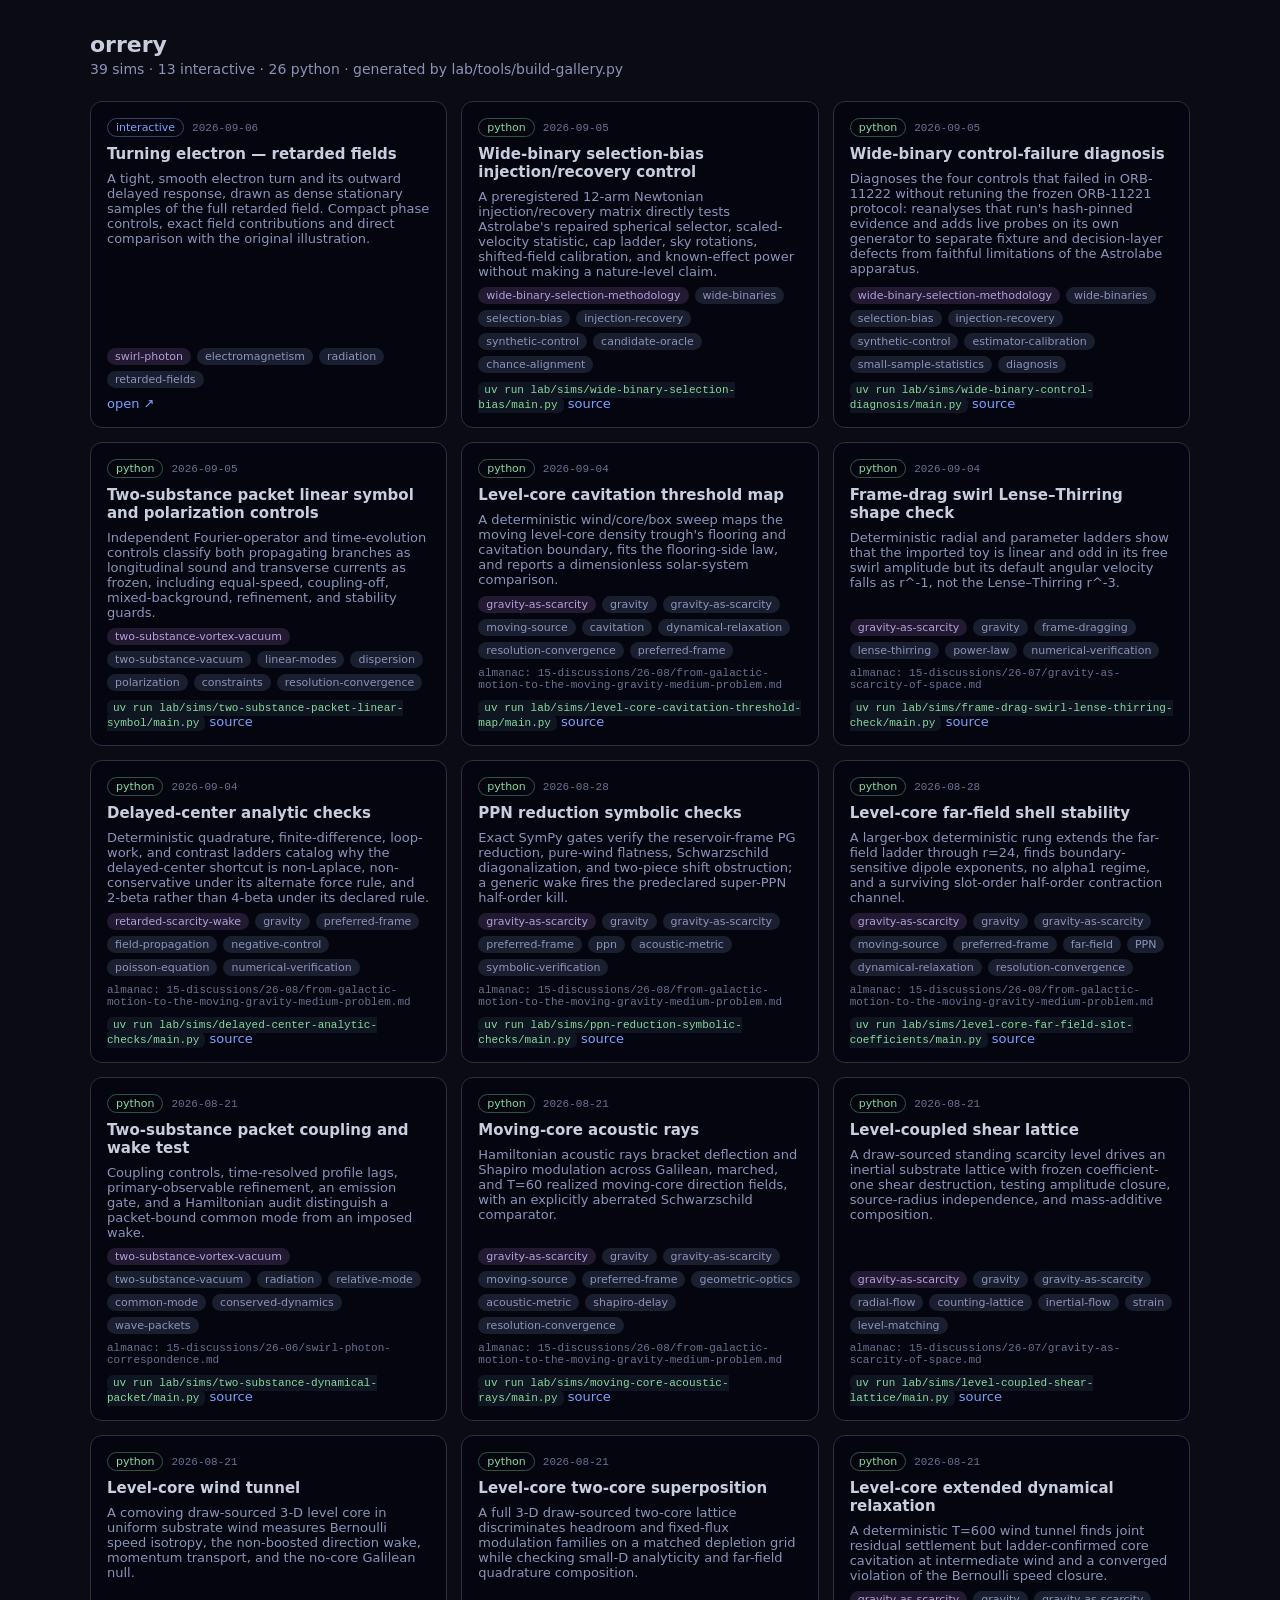
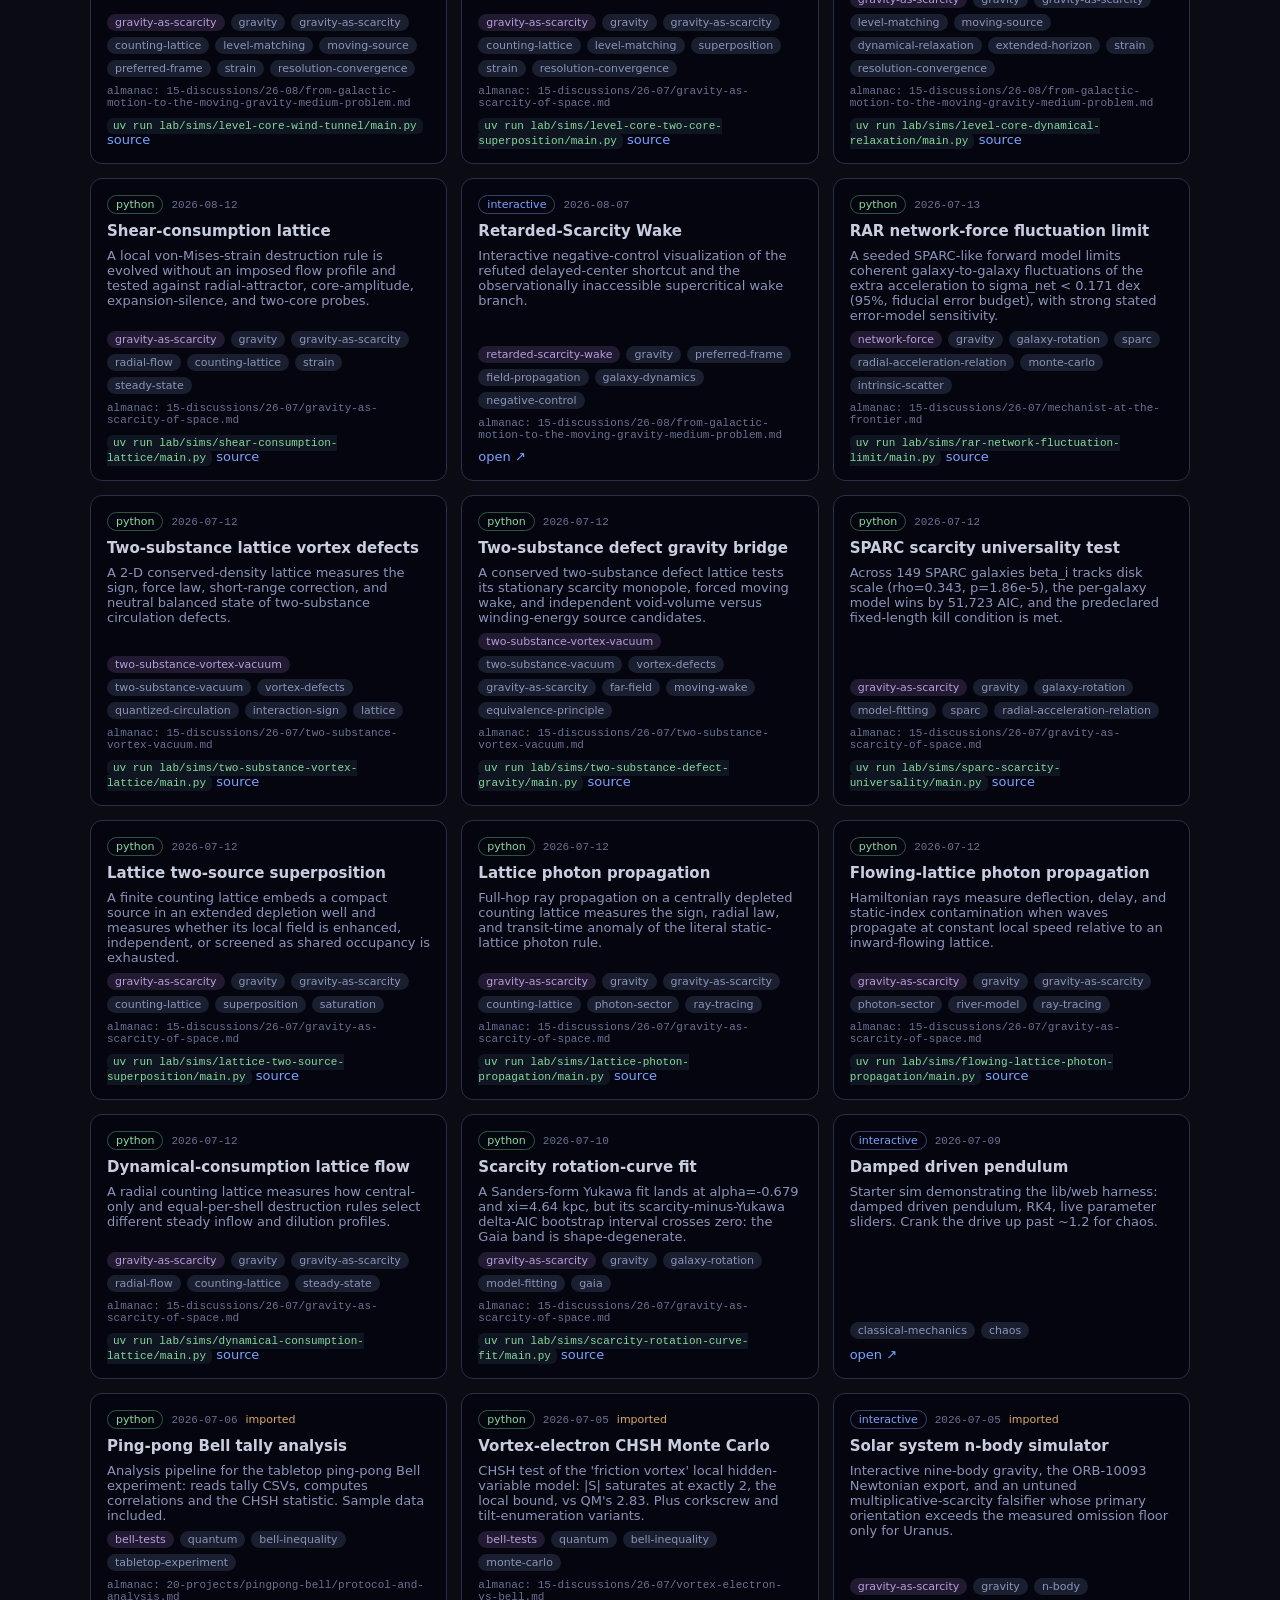
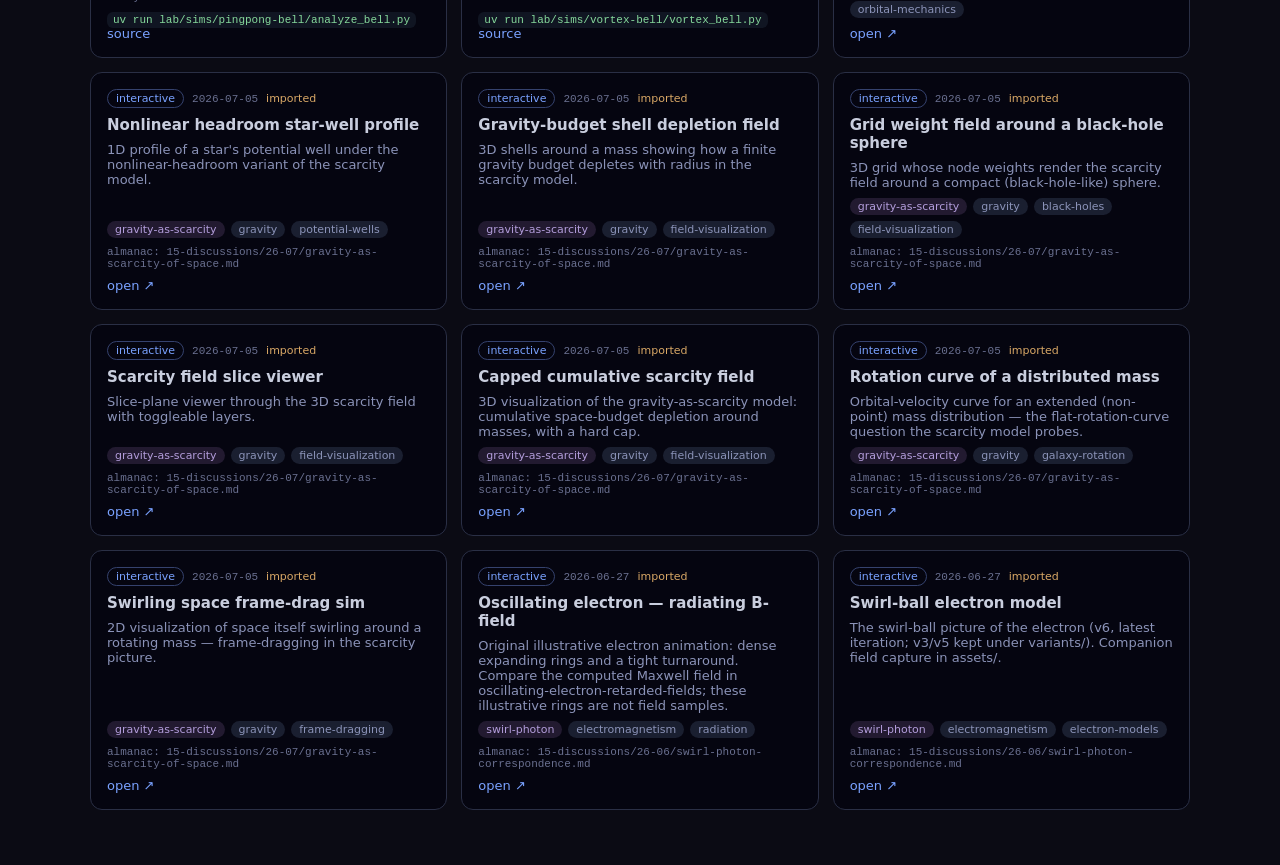
==== commit a1c430db: "feat: Preserve the original electron animation's continuous fold in a c… [ORB-11374] Preserve the or" ====
--- a/lab/gallery/index.html
+++ b/lab/gallery/index.html
@@ -42,7 +42,7 @@
         <span class="date">2026-09-06</span>
       </div>
       <h2>Turning electron — retarded fields</h2>
-      <p>A smooth electron hairpin and its delayed magnetic response: full 3-D Liénard–Wiechert streamlines, before/turn/delay/after views, fixed observers, field separation and a linear comparison. Historical family label records lineage only.</p>
+      <p>A tight, smooth electron turn and its outward delayed response, drawn as dense stationary samples of the full retarded field. Compact phase controls, exact field contributions and direct comparison with the original illustration.</p>
       <div class="chips"><span class="chip family">swirl-photon</span><span class="chip">electromagnetism</span><span class="chip">radiation</span><span class="chip">retarded-fields</span></div>
       <div class="action"><a class="open" href="../sims/oscillating-electron-retarded-fields/index.html">open &#8599;</a></div>
     </div>
@@ -488,10 +488,10 @@
       <div class="head">
         <span class="kind web">interactive</span>
         <span class="date">2026-06-27</span>
-        <span class="status">superseded</span>
+        <span class="status">imported</span>
       </div>
       <h2>Oscillating electron — radiating B-field</h2>
-      <p>Historical illustrative swirl-ball companion, not sampled Maxwell fields. Successor: oscillating-electron-retarded-fields (retarded classical point-charge model).</p>
+      <p>Original illustrative electron animation: dense expanding rings and a tight turnaround. Compare the computed Maxwell field in oscillating-electron-retarded-fields; these illustrative rings are not field samples.</p>
       <div class="chips"><span class="chip family">swirl-photon</span><span class="chip">electromagnetism</span><span class="chip">radiation</span></div>
       <div class="prov">almanac: 15-discussions/26-06/swirl-photon-correspondence.md</div>
       <div class="action"><a class="open" href="../sims/swirl-ball-far-field/index.html">open &#8599;</a></div>
